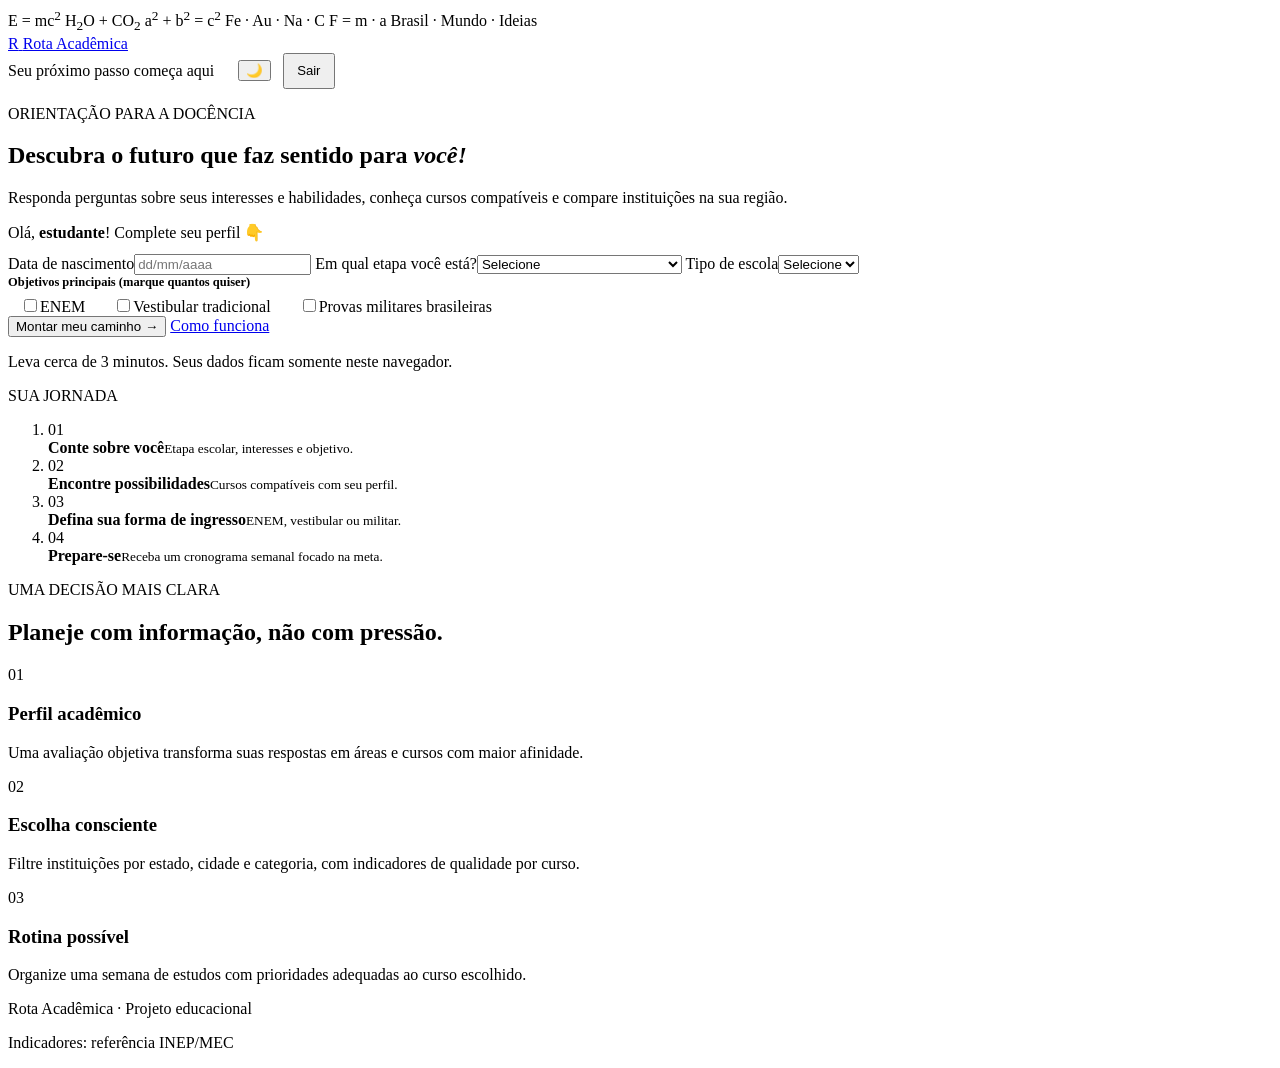
==== index.html @ dae5662e "Add files via upload" ====
<!DOCTYPE html>
<html lang="pt-BR">
<head>
  <meta charset="UTF-8">
  <meta name="viewport" content="width=device-width, initial-scale=1.0">
  <meta name="description" content="Descubra cursos compatíveis e organize sua preparação acadêmica.">
  <title>Rota Acadêmica | Encontre seu curso</title>
  <link rel="preconnect" href="https://fonts.googleapis.com">
  <link rel="preconnect" href="https://fonts.gstatic.com" crossorigin>
  <link rel="preconnect" href="https://www.youtube.com">
  <link rel="preconnect" href="https://www.gov.br">
  <link rel="dns-prefetch" href="https://www.youtube.com">
  <link rel="dns-prefetch" href="https://www.gov.br">
  <link rel="dns-prefetch" href="https://www.salario.com.br">
  <link rel="dns-prefetch" href="https://emec.mec.gov.br">
  <link rel="dns-prefetch" href="https://www.eb.mil.br">
  <link rel="dns-prefetch" href="https://www.marinha.mil.br">
  <link rel="dns-prefetch" href="https://www2.fab.mil.br">
  <link href="https://fonts.googleapis.com/css2?family=DM+Sans:wght@400;500;600;700&family=Space+Grotesk:wght@500;600;700&display=swap" rel="stylesheet">
  <script>try{var t=localStorage.getItem("rotaAcademica_theme")||"light";if(t==="dark")document.documentElement.dataset.theme="dark";}catch(e){}</script>
  <link rel="stylesheet" href="style.css">
</head>
<body class="landing-page" data-page="landing">
  <div class="academic-background" aria-hidden="true">
    <span class="formula formula-one">E = mc<sup>2</sup></span>
    <span class="formula formula-two">H<sub>2</sub>O + CO<sub>2</sub></span>
    <span class="formula formula-three">a<sup>2</sup> + b<sup>2</sup> = c<sup>2</sup></span>
    <span class="formula formula-four">Fe · Au · Na · C</span>
    <span class="formula formula-five">F = m · a</span>
    <span class="formula formula-six">Brasil · Mundo · Ideias</span>
    <div class="orbit orbit-one"></div>
    <div class="orbit orbit-two"></div>
    <div class="map-shape"></div>
  </div>

  <header class="site-header container">
    <a class="brand" href="index.html" aria-label="Rota Acadêmica, início">
      <span class="brand-mark">R</span>
      <span>Rota Acadêmica</span>
    </a>
    <div style="display:flex;gap:12px;align-items:center"><span class="header-tag">Seu próximo passo começa aqui</span><span data-user-chip class="header-tag"></span><button data-theme-toggle class="button button-ghost theme-toggle" type="button" title="Alternar tema claro/escuro" aria-label="Alternar tema claro ou escuro">🌙</button><button data-logout class="button button-ghost" type="button" style="min-height:36px;padding:6px 12px;font-size:.82rem">Sair</button></div>
  </header>

  <main>
    <section class="hero container">
      <div class="hero-copy">
        <p class="eyebrow">ORIENTAÇÃO PARA A DOCÊNCIA</p>
        <h1>Descubra o futuro que faz sentido para <em>você!</em></h1>
        <p class="hero-text">Responda perguntas sobre seus interesses e habilidades, conheça cursos compatíveis e compare instituições na sua região.</p>
        <form id="student-profile-form" class="profile-form">
          <p class="eyebrow" style="margin-bottom:12px">Olá, <strong id="profile-hello">estudante</strong>! Complete seu perfil 👇</p>
          <div class="profile-grid">
            <label>Data de nascimento<input id="student-birthdate" name="birthdate" type="text" inputmode="numeric" maxlength="10" placeholder="dd/mm/aaaa" required></label>
            <label>Em qual etapa você está?<select id="student-grade" name="grade" required><option value="">Selecione</option><option>9º ano do Ensino Fundamental</option><option>1ª série do Ensino Médio</option><option>2ª série do Ensino Médio</option><option>3ª série do Ensino Médio</option><option>Ensino Médio concluído</option><option>Outro momento de estudo</option></select></label>
            <label>Tipo de escola<select id="student-school" name="school" required><option value="">Selecione</option><option value="publica">Pública</option><option value="particular">Particular</option><option value="outra">Outra</option></select></label>
            <fieldset class="profile-full" style="border:0;margin:0;padding:0"><legend style="font-size:.78rem;font-weight:700;padding:0;margin-bottom:6px">Objetivos principais (marque quantos quiser)</legend>
              <label class="option" style="padding:10px 12px"><input type="checkbox" name="entryPath" value="enem"><span class="option-mark option-checkbox"></span><span class="option-text">ENEM</span></label>
              <label class="option" style="padding:10px 12px"><input type="checkbox" name="entryPath" value="vestibular"><span class="option-mark option-checkbox"></span><span class="option-text">Vestibular tradicional</span></label>
              <label class="option" style="padding:10px 12px"><input type="checkbox" name="entryPath" value="militar"><span class="option-mark option-checkbox"></span><span class="option-text">Provas militares brasileiras</span></label>
            </fieldset>
          </div>
          <div class="hero-actions">
            <button id="start-button" class="button button-primary" type="submit">Montar meu caminho <span aria-hidden="true">→</span></button>
            <a class="button button-ghost" href="#como-funciona">Como funciona</a>
          </div>
          <p id="profile-error" class="ranking-note" hidden style="color:#b3261e;margin:10px 0 0"></p>
        </form>
        <p class="small-note">Leva cerca de 3 minutos. Seus dados ficam somente neste navegador.</p>
      </div>

      <aside class="hero-panel" aria-label="Resumo das etapas">
        <p class="panel-label">SUA JORNADA</p>
        <ol class="journey-list">
          <li><span>01</span><div><strong>Conte sobre você</strong><small>Etapa escolar, interesses e objetivo.</small></div></li>
          <li><span>02</span><div><strong>Encontre possibilidades</strong><small>Cursos compatíveis com seu perfil.</small></div></li>
          <li><span>03</span><div><strong>Defina sua forma de ingresso</strong><small>ENEM, vestibular ou militar.</small></div></li>
          <li><span>04</span><div><strong>Prepare-se</strong><small>Receba um cronograma semanal focado na meta.</small></div></li>
        </ol>
      </aside>
    </section>

    <section id="como-funciona" class="features container">
      <div class="section-heading">
        <p class="eyebrow">UMA DECISÃO MAIS CLARA</p>
        <h2>Planeje com informação, não com pressão.</h2>
      </div>
      <div class="feature-grid">
        <article class="feature-card"><span class="feature-icon">01</span><h3>Perfil acadêmico</h3><p>Uma avaliação objetiva transforma suas respostas em áreas e cursos com maior afinidade.</p></article>
        <article class="feature-card"><span class="feature-icon">02</span><h3>Escolha consciente</h3><p>Filtre instituições por estado, cidade e categoria, com indicadores de qualidade por curso.</p></article>
        <article class="feature-card"><span class="feature-icon">03</span><h3>Rotina possível</h3><p>Organize uma semana de estudos com prioridades adequadas ao curso escolhido.</p></article>
      </div>
    </section>
  </main>

  <footer class="site-footer container">
    <p>Rota Acadêmica · Projeto educacional</p>
    <p>Indicadores: referência INEP/MEC</p>
  </footer>

  <script src="inep-data.js?v=9"></script><script src="script.js?v=9"></script>
</body>
</html>
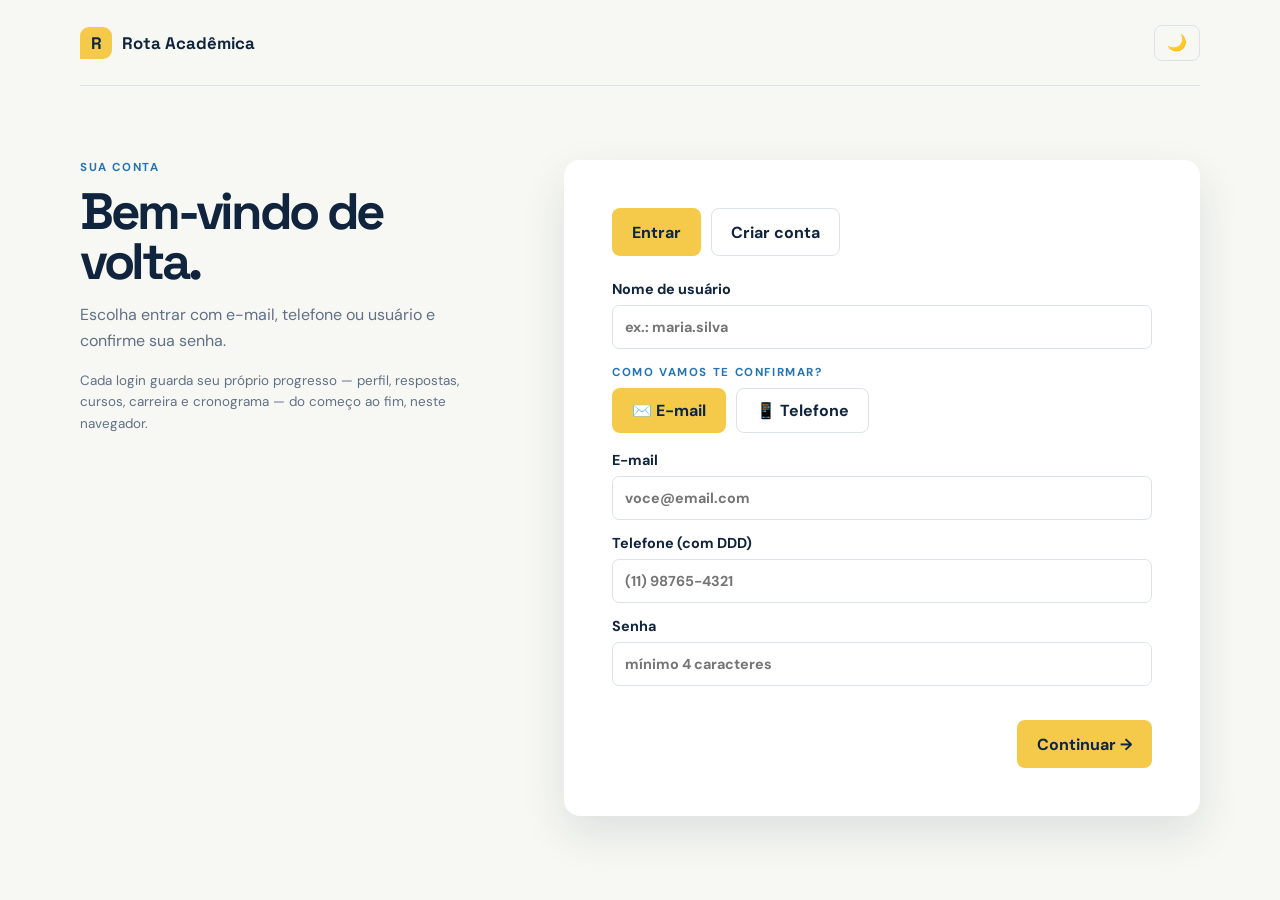
==== commit c2fc794c: "fix: site na raiz para o Vercel servir CSS e JS" ====
--- a/index.html
+++ b/index.html
@@ -18,7 +18,7 @@
   <link rel="dns-prefetch" href="https://www2.fab.mil.br">
   <link href="https://fonts.googleapis.com/css2?family=DM+Sans:wght@400;500;600;700&family=Space+Grotesk:wght@500;600;700&display=swap" rel="stylesheet">
   <script>try{var t=localStorage.getItem("rotaAcademica_theme")||"light";if(t==="dark")document.documentElement.dataset.theme="dark";}catch(e){}</script>
-  <link rel="stylesheet" href="style.css">
+  <link rel="stylesheet" href="./style.css">
 </head>
 <body class="landing-page" data-page="landing">
   <div class="academic-background" aria-hidden="true">
@@ -97,6 +97,7 @@
     <p>Indicadores: referência INEP/MEC</p>
   </footer>
 
-  <script src="inep-data.js?v=9"></script><script src="script.js?v=9"></script>
+  <script src="./inep-data.js"></script>
+  <script src="./script.js"></script>
 </body>
 </html>
--- a/style.css
+++ b/style.css
@@ -0,0 +1,140 @@
+:root {
+  --ink: #10243d;
+  --muted: #617086;
+  --paper: #f7f8f3;
+  --surface: #ffffff;
+  --navy: #0d2545;
+  --blue: #2474b5;
+  --sky: #d8ebf6;
+  --yellow: #f5c94a;
+  --green: #247764;
+  --line: #dce3e7;
+  --shadow: 0 18px 45px rgba(16, 36, 61, .11);
+}
+
+* { box-sizing: border-box; }
+html { scroll-behavior: smooth; }
+body { margin: 0; font-family: "DM Sans", sans-serif; color: var(--ink); background: var(--paper); }
+button, input, select { font: inherit; }
+button { cursor: pointer; }
+a { color: inherit; text-decoration: none; }
+.container { width: min(1120px, calc(100% - 40px)); margin: 0 auto; }
+
+.site-header, .app-header { min-height: 86px; display: flex; align-items: center; justify-content: space-between; gap: 24px; }
+.brand { display: inline-flex; align-items: center; gap: 10px; font-family: "Space Grotesk", sans-serif; font-size: 1.05rem; font-weight: 700; }
+.brand-mark { display: grid; width: 32px; height: 32px; place-items: center; color: var(--navy); background: var(--yellow); border-radius: 9px 9px 9px 1px; }
+.header-tag, .back-link { font-size: .9rem; color: var(--muted); }
+.back-link:hover { color: var(--blue); }
+.eyebrow { margin: 0 0 12px; color: var(--blue); font-size: .72rem; font-weight: 700; letter-spacing: .14em; }
+
+.landing-page { min-height: 100vh; position: relative; overflow-x: hidden; background: linear-gradient(135deg, #e9f4f7 0%, #f7f8f3 55%, #fff6d3 100%); }
+.academic-background { position: absolute; inset: 0; z-index: -1; overflow: hidden; pointer-events: none; }
+.formula { position: absolute; color: rgba(13, 37, 69, .12); font-family: "Space Grotesk", sans-serif; font-size: clamp(1rem, 2.4vw, 2.4rem); font-weight: 600; transform: rotate(-10deg); }
+.formula-one { top: 19%; left: 4%; }.formula-two { top: 11%; right: 12%; }.formula-three { bottom: 17%; left: 13%; }.formula-four { bottom: 8%; right: 7%; }.formula-five { top: 48%; left: 42%; }.formula-six { top: 70%; right: 33%; font-size: 1rem; }
+.orbit { position: absolute; border: 1px solid rgba(36, 116, 181, .17); border-radius: 50%; }.orbit-one { width: 460px; height: 160px; top: 8%; left: 52%; transform: rotate(27deg); }.orbit-two { width: 620px; height: 200px; bottom: 1%; left: -12%; transform: rotate(-24deg); }
+.map-shape { position: absolute; right: -4%; bottom: 4%; width: 240px; height: 300px; background: rgba(245, 201, 74, .14); clip-path: polygon(42% 0, 70% 15%, 93% 40%, 76% 62%, 84% 83%, 51% 100%, 27% 72%, 4% 52%, 17% 22%); }
+
+.hero { min-height: calc(100vh - 150px); display: grid; grid-template-columns: 1.2fr .8fr; align-items: center; gap: clamp(40px, 8vw, 110px); padding: 54px 0 76px; }
+.hero h1, .steps-panel h1, .results-intro h1, .schedule-intro h1 { margin: 0; max-width: 740px; font-family: "Space Grotesk", sans-serif; font-size: clamp(2.65rem, 5.5vw, 5.3rem); letter-spacing: -.065em; line-height: .97; }
+.hero h1 em { color: var(--blue); font-style: normal; }
+.hero-text { max-width: 590px; margin: 28px 0; color: var(--muted); font-size: 1.1rem; line-height: 1.65; }
+.profile-form { max-width: 650px; margin-top: 26px; padding: 18px; background: rgba(255,255,255,.68); border: 1px solid rgba(220,227,231,.9); border-radius: 14px; box-shadow: 0 10px 26px rgba(16,36,61,.06); }
+.profile-grid { display: grid; grid-template-columns: repeat(2, 1fr); gap: 13px; }.profile-grid label { display: grid; gap: 6px; color: var(--ink); font-size: .78rem; font-weight: 700; }.profile-grid input, .profile-grid select { width: 100%; min-height: 42px; padding: 9px 10px; color: var(--ink); border: 1px solid var(--line); border-radius: 7px; background: #fff; }.profile-full { grid-column: 1 / -1; }.profile-form .hero-actions { margin-top: 16px; }
+.hero-actions { display: flex; flex-wrap: wrap; align-items: center; gap: 12px; }
+.button { display: inline-flex; align-items: center; justify-content: center; gap: 10px; min-height: 48px; padding: 11px 19px; border: 1px solid transparent; border-radius: 8px; font-weight: 700; transition: transform .2s, background .2s, border-color .2s; }
+.button:hover { transform: translateY(-2px); }.button-primary { color: var(--navy); background: var(--yellow); }.button-primary:hover { background: #ffd665; }.button-ghost { color: var(--ink); border-color: var(--line); background: transparent; }.button-ghost:hover { border-color: var(--blue); background: #fff; }
+.small-note { margin: 17px 0 0; color: var(--muted); font-size: .83rem; }
+.hero-panel { padding: clamp(24px, 4vw, 40px); color: white; background: var(--navy); border-radius: 5px 42px 5px 42px; box-shadow: var(--shadow); }.panel-label { margin: 0 0 20px; color: var(--yellow); font-size: .72rem; font-weight: 700; letter-spacing: .13em; }
+.journey-list { display: grid; gap: 23px; margin: 0; padding: 0; list-style: none; }.journey-list li { display: grid; grid-template-columns: 37px 1fr; gap: 12px; align-items: start; }.journey-list li > span { display: grid; width: 30px; height: 30px; place-items: center; color: var(--navy); background: var(--yellow); border-radius: 50%; font-size: .75rem; font-weight: 700; }.journey-list strong, .journey-list small { display: block; }.journey-list strong { margin-top: 2px; }.journey-list small { margin-top: 4px; color: #bdcada; line-height: 1.4; }
+.features { padding: 40px 0 80px; }.section-heading h2, .section-title-row h2, .weight-panel h2, .week-panel h2 { margin: 0; font-family: "Space Grotesk", sans-serif; font-size: clamp(1.7rem, 3vw, 2.5rem); letter-spacing: -.04em; }.feature-grid { display: grid; grid-template-columns: repeat(3, 1fr); gap: 18px; margin-top: 30px; }.feature-card { padding: 27px; background: rgba(255,255,255,.7); border: 1px solid rgba(220,227,231,.8); border-radius: 12px; }.feature-icon { display: block; margin-bottom: 28px; color: var(--blue); font-family: "Space Grotesk", sans-serif; font-weight: 700; }.feature-card h3 { margin: 0 0 9px; font-family: "Space Grotesk", sans-serif; font-size: 1.2rem; }.feature-card p { margin: 0; color: var(--muted); line-height: 1.6; }.site-footer { display: flex; justify-content: space-between; padding: 24px 0; color: var(--muted); border-top: 1px solid rgba(16,36,61,.12); font-size: .82rem; }
+
+.app-page { min-height: 100vh; background: var(--paper); }.app-header { border-bottom: 1px solid var(--line); }.questionnaire-layout { display: grid; grid-template-columns: minmax(260px, .75fr) minmax(0, 1.25fr); gap: clamp(36px, 8vw, 110px); padding-top: 74px; padding-bottom: 70px; }.steps-panel { align-self: start; position: sticky; top: 30px; }.steps-panel h1 { font-size: clamp(2.15rem, 4vw, 3.7rem); }.steps-panel > p:not(.eyebrow):not(.progress-text) { color: var(--muted); line-height: 1.6; }.progress-track { height: 7px; overflow: hidden; margin-top: 35px; background: #dbe4e5; border-radius: 99px; }.progress-track span { display: block; width: 16.66%; height: 100%; background: var(--blue); border-radius: inherit; transition: width .3s; }.progress-text { color: var(--muted); font-size: .86rem; }
+.question-card { padding: clamp(25px, 5vw, 48px); background: var(--surface); border-radius: 16px; box-shadow: var(--shadow); }.question-number { margin: 0 0 12px; color: var(--blue); font-size: .79rem; font-weight: 700; letter-spacing: .08em; }.question-title { margin: 0; font-family: "Space Grotesk", sans-serif; font-size: clamp(1.6rem, 3vw, 2.25rem); line-height: 1.08; letter-spacing: -.04em; }.question-help { margin: 12px 0 25px; color: var(--muted); }.options { display: grid; gap: 10px; }.option { position: relative; display: flex; align-items: center; gap: 13px; padding: 16px; border: 1px solid var(--line); border-radius: 9px; cursor: pointer; transition: border-color .2s, background .2s; }.option:hover { border-color: var(--blue); background: #f2f8fc; }.option input { position: absolute; opacity: 0; }.option-mark { display: grid; width: 19px; height: 19px; flex: 0 0 auto; place-items: center; border: 2px solid #9babb8; border-radius: 50%; }.option input:checked + .option-mark { border-color: var(--blue); box-shadow: inset 0 0 0 4px white; background: var(--blue); }.option-text { font-weight: 500; }.location-selects { display: grid; grid-template-columns: 1fr 1fr; gap: 14px; }.field-label { display: grid; gap: 7px; color: var(--ink); font-size: .9rem; font-weight: 700; }.field-label select, .filters select { width: 100%; padding: 12px; color: var(--ink); border: 1px solid var(--line); border-radius: 7px; background: #fff; }.form-navigation { display: flex; justify-content: space-between; gap: 10px; margin-top: 34px; }.form-navigation .button[disabled] { visibility: hidden; }
+
+.results-page, .schedule-page { padding-top: 65px; padding-bottom: 70px; }.results-intro, .schedule-intro { margin-bottom: 46px; }.results-intro h1, .schedule-intro h1 { font-size: clamp(2.4rem, 4.8vw, 4.4rem); }.results-intro > p:not(.eyebrow), .schedule-intro > p:not(.eyebrow) { max-width: 680px; color: var(--muted); font-size: 1.06rem; line-height: 1.6; }.section-title-row { display: flex; justify-content: space-between; align-items: end; gap: 18px; margin-bottom: 20px; }.section-title-row h2 { font-size: 1.65rem; }.hint { color: var(--muted); font-size: .88rem; }.course-grid { display: grid; grid-template-columns: repeat(3, 1fr); gap: 16px; }.course-card { display: flex; flex-direction: column; align-items: flex-start; min-height: 240px; padding: 23px; text-align: left; border: 2px solid transparent; border-radius: 12px; background: var(--surface); box-shadow: 0 8px 23px rgba(16,36,61,.06); }.course-card:hover, .course-card.selected { border-color: var(--blue); }.course-score { color: var(--blue); font-size: .78rem; font-weight: 700; letter-spacing: .06em; }.course-card h3 { margin: 15px 0 7px; font-family: "Space Grotesk", sans-serif; font-size: 1.35rem; }.course-card p { flex: 1; margin: 0; color: var(--muted); font-size: .91rem; line-height: 1.5; }.course-card strong { margin-top: 22px; color: var(--green); font-size: .87rem; }.institutions-section { margin-top: 72px; padding-top: 48px; border-top: 1px solid var(--line); }.filters { display: grid; grid-template-columns: repeat(3, 1fr); gap: 14px; padding: 18px; background: #eaf3f6; border-radius: 10px; }.filters label { display: grid; gap: 6px; color: var(--muted); font-size: .79rem; font-weight: 700; }.ranking-note { margin: 16px 0; color: var(--muted); font-size: .84rem; }.institution-list { display: grid; gap: 12px; }.institution-card { display: grid; grid-template-columns: minmax(0, 1fr) auto; gap: 24px; padding: 22px; background: var(--surface); border: 1px solid var(--line); border-radius: 10px; }.institution-card h3 { margin: 0 0 6px; font-family: "Space Grotesk", sans-serif; font-size: 1.2rem; }.institution-card p { margin: 0; color: var(--muted); font-size: .9rem; }.institution-meta { display: flex; flex-wrap: wrap; gap: 7px; margin-top: 12px; }.pill { padding: 5px 8px; color: var(--blue); background: #e9f4fb; border-radius: 99px; font-size: .72rem; font-weight: 700; }.grade-set { display: flex; align-items: center; gap: 10px; }.grade { display: grid; min-width: 43px; min-height: 43px; place-items: center; color: var(--navy); background: var(--yellow); border-radius: 8px; font-family: "Space Grotesk", sans-serif; font-weight: 700; }.grade-label { display: block; color: var(--muted); font-size: .69rem; }.official-link { display: inline-block; margin-top: 12px; color: var(--blue); font-size: .82rem; font-weight: 700; }.no-results { padding: 28px; color: var(--muted); text-align: center; background: #fff; border: 1px dashed var(--line); border-radius: 9px; }
+
+.schedule-overview { display: grid; grid-template-columns: repeat(3, 1fr); margin-bottom: 35px; background: var(--navy); border-radius: 12px; overflow: hidden; }.schedule-overview div { padding: 23px; color: white; border-right: 1px solid rgba(255,255,255,.14); }.schedule-overview div:last-child { border: 0; }.schedule-overview span { display: block; margin-bottom: 8px; color: #b8c8d8; font-size: .69rem; font-weight: 700; letter-spacing: .09em; }.schedule-overview strong { font-family: "Space Grotesk", sans-serif; font-size: 1.1rem; }.schedule-grid { display: grid; grid-template-columns: .8fr 1.2fr; gap: 22px; }.weight-panel, .week-panel { padding: 27px; background: var(--surface); border-radius: 11px; }.weight-panel h2, .week-panel h2 { margin-bottom: 20px; font-size: 1.45rem; }.weight-row { display: grid; grid-template-columns: 1fr 40px; gap: 11px; align-items: center; margin-bottom: 15px; }.weight-name { font-size: .9rem; font-weight: 700; }.weight-bar { height: 8px; overflow: hidden; margin-top: 6px; background: #e3eaed; border-radius: 99px; }.weight-bar span { display: block; height: 100%; background: var(--blue); border-radius: inherit; }.weight-hours { color: var(--blue); font-size: .84rem; font-weight: 700; text-align: right; }.day-row { display: grid; grid-template-columns: 90px 1fr; gap: 14px; padding: 13px 0; border-bottom: 1px solid var(--line); }.day-row:last-child { border: 0; }.day-name { color: var(--blue); font-size: .82rem; font-weight: 700; }.day-content { color: var(--muted); font-size: .9rem; line-height: 1.45; }.schedule-tip { margin-top: 18px; color: var(--muted); font-size: .88rem; }.empty-state { max-width: 580px; padding: 38px; text-align: center; background: white; border-radius: 12px; box-shadow: var(--shadow); }.empty-state h2 { margin: 0; font-family: "Space Grotesk", sans-serif; }.empty-state p { color: var(--muted); line-height: 1.6; }.empty-state .button { margin-top: 8px; }
+
+@media (max-width: 820px) { .hero, .questionnaire-layout, .schedule-grid { grid-template-columns: 1fr; }.hero { padding-top: 38px; }.hero-panel { max-width: 570px; }.feature-grid, .course-grid { grid-template-columns: repeat(2, 1fr); }.steps-panel { position: static; }.steps-panel h1 { max-width: 570px; }.schedule-grid { gap: 16px; } }
+@media (max-width: 580px) { .container { width: min(100% - 28px, 1120px); }.site-header, .app-header { min-height: 70px; }.header-tag { display: none; }.hero h1 { font-size: 2.75rem; }.hero { min-height: auto; padding-bottom: 42px; }.feature-grid, .course-grid, .filters, .location-selects, .schedule-overview, .salary-grid, .market-grid { grid-template-columns: 1fr; }.features { padding-bottom: 42px; }.site-footer { display: block; }.site-footer p + p { margin-top: 9px; }.questionnaire-layout, .results-page, .schedule-page { padding-top: 35px; }.question-card { padding: 23px 18px; }.form-navigation .button { padding: 10px 13px; }.section-title-row { display: block; }.hint { display: block; margin-top: 8px; }.institution-card { grid-template-columns: 1fr; gap: 16px; }.institution-card > div:last-child { display: flex; justify-content: space-between; align-items: center; }.schedule-overview div { border-right: 0; border-bottom: 1px solid rgba(255,255,255,.14); }.schedule-overview div:last-child { border: 0; }.back-link { font-size: .8rem; }.day-row { grid-template-columns: 70px 1fr; } }
+
+/* Multi-escolha + afinidade */
+.option-checkbox { border-radius: 5px; }
+.option input:checked + .option-checkbox { box-shadow: inset 0 0 0 3px white; }
+.match-why { margin: 10px 0 0; color: var(--ink); font-size: .82rem; line-height: 1.5; background: #f2f8fc; border-radius: 7px; padding: 8px 10px; }
+.match-why strong { color: var(--blue); }
+.affinity-bar { height: 7px; margin: 12px 0 4px; background: #e3eaed; border-radius: 99px; overflow: hidden; }
+.affinity-bar span { display: block; height: 100%; background: var(--green); }
+.courses-toggle { grid-column: 1 / -1; justify-self: center; margin-top: 8px; }
+
+/* Página de carreira */
+.career-section { margin-bottom: 40px; }
+#military-section { margin-bottom: 40px; }
+
+/* Medidor de força da senha */
+.pass-meter { height: 8px; overflow: hidden; background: #e3eaed; border-radius: 99px; }
+.pass-meter span { display: block; height: 100%; width: 0; border-radius: inherit; transition: width .25s, background .25s; }
+.pass-weak { width: 33% !important; background: #c62828 !important; }
+.pass-medium { width: 66% !important; background: #ef9a1a !important; }
+.pass-strong { width: 100% !important; background: var(--green) !important; }
+
+/* Tema escuro */
+:root { color-scheme: light; }
+:root[data-theme="dark"] {
+  color-scheme: dark;
+  --ink: #f2f6fb;
+  --muted: #b3c6da;
+  --paper: #0d1521;
+  --surface: #15202f;
+  --navy: #0a1c33;
+  --blue: #63a9e3;
+  --sky: #1b2c42;
+  --yellow: #f5c94a;
+  --green: #62c79b;
+  --line: #2b3d53;
+  --shadow: 0 18px 45px rgba(0, 0, 0, .45);
+}
+:root[data-theme="dark"] .landing-page { background: linear-gradient(135deg, #0d1a2b 0%, #0d1521 55%, #2a230f 100%); }
+:root[data-theme="dark"] .formula { color: rgba(255, 255, 255, .07); }
+:root[data-theme="dark"] .orbit { border-color: rgba(99, 169, 227, .25); }
+:root[data-theme="dark"] .profile-form { background: rgba(21, 32, 47, .85); border-color: var(--line); }
+:root[data-theme="dark"] .profile-grid input, :root[data-theme="dark"] .profile-grid select,
+:root[data-theme="dark"] .field-label select, :root[data-theme="dark"] .filters select,
+:root[data-theme="dark"] .field-label input { background: #0d1624; border-color: var(--line); color: var(--ink); }
+:root[data-theme="dark"] .feature-card { background: rgba(21, 32, 47, .8); border-color: var(--line); }
+:root[data-theme="dark"] .option:hover { background: #1b2c42; }
+:root[data-theme="dark"] .option input:checked + .option-mark, :root[data-theme="dark"] .option input:checked + .option-checkbox { box-shadow: inset 0 0 0 4px #15202f; }
+:root[data-theme="dark"] .filters, :root[data-theme="dark"] .entry-plan-card { background: #16283a; }
+:root[data-theme="dark"] .pill { background: #1d3249; }
+:root[data-theme="dark"] .match-why { background: #1b2c42; }
+:root[data-theme="dark"] .official-link { background: #16283a; border-color: var(--line); }
+:root[data-theme="dark"] .empty-state, :root[data-theme="dark"] .no-results { background: var(--surface); }
+:root[data-theme="dark"] .progress-track, :root[data-theme="dark"] .weight-bar, :root[data-theme="dark"] .affinity-bar { background: #24384f; }
+:root[data-theme="dark"] .button-ghost:hover { background: #1b2c42; }
+:root[data-theme="dark"] .hero-panel { box-shadow: var(--shadow); }
+.theme-toggle { min-height: 36px; padding: 6px 12px; font-size: 1rem; line-height: 1; }
+:root[data-theme="dark"] ::placeholder { color: #8fa3b8; opacity: 1; }
+:root[data-theme="dark"] .hint, :root[data-theme="dark"] .ranking-note, :root[data-theme="dark"] .small-note,
+:root[data-theme="dark"] .progress-text, :root[data-theme="dark"] .header-tag, :root[data-theme="dark"] .back-link,
+:root[data-theme="dark"] .grade-label, :root[data-theme="dark"] .question-help { color: #c2d2e3; }
+:root[data-theme="dark"] .course-card p, :root[data-theme="dark"] .market-card p, :root[data-theme="dark"] .market-card ul,
+:root[data-theme="dark"] .feature-card p, :root[data-theme="dark"] .institution-card p { color: #c2d2e3; }
+.salary-grid { display: grid; grid-template-columns: repeat(3, 1fr); gap: 14px; }
+.salary-card { padding: 22px; background: var(--surface); border: 1px solid var(--line); border-radius: 12px; }
+.salary-card.highlight { border-color: var(--blue); box-shadow: var(--shadow); }
+.salary-card span { display: block; color: var(--muted); font-size: .72rem; font-weight: 700; letter-spacing: .1em; }
+.salary-card strong { display: block; margin: 10px 0 4px; font-family: "Space Grotesk", sans-serif; font-size: 1.7rem; }
+.salary-card small { color: var(--muted); }
+.market-text { max-width: 760px; color: var(--ink); line-height: 1.65; }
+.market-grid { display: grid; grid-template-columns: 1fr 1fr; gap: 14px; margin-top: 18px; }
+.market-card { padding: 22px; background: var(--surface); border: 1px solid var(--line); border-radius: 12px; }
+.market-card h3 { margin: 0 0 10px; font-family: "Space Grotesk", sans-serif; }
+.market-card ul { margin: 0; padding-left: 18px; color: var(--muted); line-height: 1.7; }
+.market-card p { margin: 0; color: var(--muted); line-height: 1.65; }
+.source-list { display: flex; flex-wrap: wrap; gap: 10px; margin-top: 14px; }
+.official-link { display: inline-flex; padding: 9px 13px; border: 1px solid var(--line); border-radius: 8px; background: #fff; font-size: .86rem; font-weight: 600; }
+.official-link:hover { border-color: var(--blue); }
+.entry-plan-card { padding: 24px; background: #eaf3f6; border-radius: 12px; }
+.entry-plan-card h2 { margin: 0 0 10px; font-family: "Space Grotesk", sans-serif; font-size: 1.4rem; }
+.entry-plan-card p { margin: 0 0 6px; color: var(--ink); line-height: 1.6; }
+.career-actions { display: flex; gap: 12px; flex-wrap: wrap; margin-top: 10px; }
